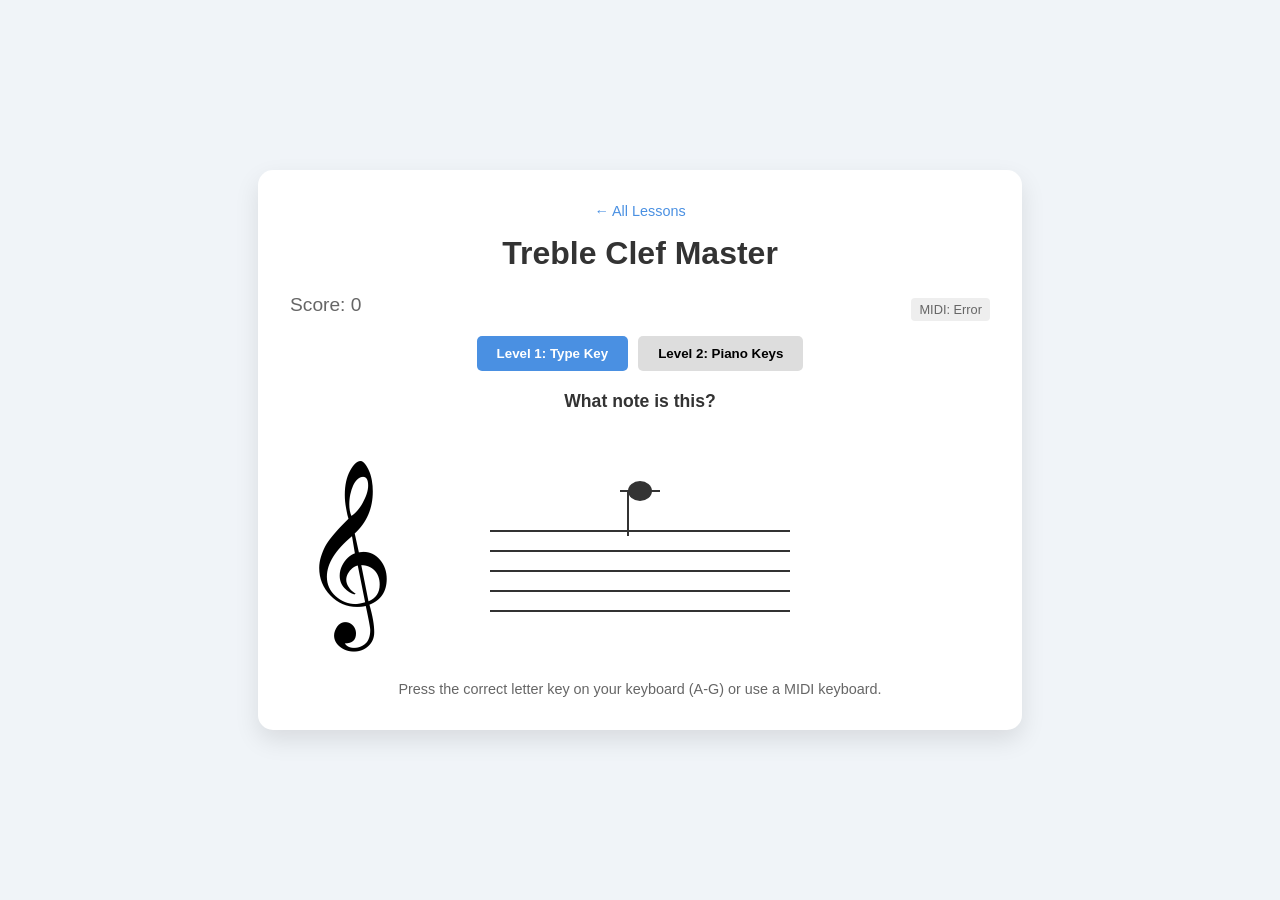
==== lesson1.html @ 416aac9d "Add piano lessons site with index navigation" ====
<!DOCTYPE html>
<html lang="en">
<head>
    <meta charset="UTF-8">
    <meta name="viewport" content="width=device-width, initial-scale=1.0">
    <title>Lesson 1: Treble Clef Master</title>
    <style>
        :root {
            --bg-color: #f0f4f8;
            --primary-color: #4a90e2;
            --success-color: #2ecc71;
            --error-color: #e74c3c;
            --staff-color: #333;
        }

        body {
            font-family: 'Segoe UI', Tahoma, Geneva, Verdana, sans-serif;
            background-color: var(--bg-color);
            display: flex;
            flex-direction: column;
            align-items: center;
            justify-content: center;
            height: 100vh;
            margin: 0;
            user-select: none;
        }

        .game-container {
            background: white;
            padding: 2rem;
            border-radius: 15px;
            box-shadow: 0 10px 25px rgba(0,0,0,0.1);
            text-align: center;
            max-width: 700px;
            width: 100%;
        }

        h1 { margin-top: 0; color: var(--staff-color); }

        .back-link {
            display: inline-block;
            margin-bottom: 1rem;
            color: var(--primary-color);
            text-decoration: none;
            font-size: 0.9rem;
        }
        .back-link:hover { text-decoration: underline; }

        .status-bar {
            display: flex;
            justify-content: space-between;
            align-items: center;
            margin-bottom: 10px;
            font-size: 0.9rem;
            color: #666;
        }

        .midi-status {
            padding: 4px 8px;
            border-radius: 4px;
            background: #eee;
            font-size: 0.8rem;
        }
        .midi-status.connected {
            background: #d4edda;
            color: #155724;
        }

        .controls {
            margin-bottom: 20px;
            display: flex;
            justify-content: center;
            gap: 10px;
        }

        button {
            padding: 10px 20px;
            border: none;
            border-radius: 5px;
            background-color: #ddd;
            cursor: pointer;
            font-weight: bold;
            transition: all 0.2s;
        }

        button.active {
            background-color: var(--primary-color);
            color: white;
        }

        .staff-container {
            position: relative;
            height: 220px;
            width: 100%;
            display: flex;
            justify-content: center;
            align-items: center;
            margin-bottom: 20px;
            overflow: hidden;
        }

        svg { overflow: visible; }

        .staff-line {
            stroke: var(--staff-color);
            stroke-width: 2;
        }

        .ledger-line {
            stroke: var(--staff-color);
            stroke-width: 2;
        }

        .note-head {
            fill: #333;
            stroke: none;
            transition: fill 0.3s;
        }

        .note-stem {
            stroke: #333;
            stroke-width: 2;
        }

        .clef {
            font-size: 160px;
            font-family: serif;
            fill: var(--staff-color);
            position: absolute;
            left: 10px;
            top: 50%;
            transform: translateY(-50%);
            z-index: 1;
            line-height: 0;
        }

        .feedback {
            height: 40px;
            font-weight: bold;
            font-size: 1.1rem;
            margin-bottom: 10px;
            color: #333;
        }

        .score-board {
            font-size: 1.2rem;
            margin-bottom: 10px;
        }

        .piano {
            display: none;
            justify-content: center;
            position: relative;
            height: 140px;
            margin-top: 20px;
            padding: 10px;
            background: #333;
            border-radius: 5px;
            user-select: none;
        }

        .piano.visible { display: flex; }

        .key {
            width: 40px;
            height: 120px;
            background: white;
            border: 1px solid #ccc;
            border-radius: 0 0 5px 5px;
            cursor: pointer;
            position: relative;
            z-index: 1;
            display: flex;
            align-items: flex-end;
            justify-content: center;
            padding-bottom: 10px;
            font-weight: bold;
            color: #aaa;
            box-shadow: 0 2px 5px rgba(0,0,0,0.2);
        }

        .key.black {
            width: 28px;
            height: 80px;
            background: #000;
            color: white;
            position: absolute;
            z-index: 2;
            border-radius: 0 0 3px 3px;
        }

        .key:active, .key.pressed {
            background: #eee;
            transform: translateY(2px);
            box-shadow: inset 0 2px 5px rgba(0,0,0,0.2);
        }

        .key.black:active, .key.black.pressed { background: #333; }

        .instructions {
            font-size: 0.9rem;
            color: #666;
            margin-top: 10px;
            min-height: 1.2em;
        }

        @keyframes shake {
            0% { transform: translateX(0); }
            25% { transform: translateX(-5px); }
            50% { transform: translateX(5px); }
            75% { transform: translateX(-5px); }
            100% { transform: translateX(0); }
        }
        .shake { animation: shake 0.4s ease-in-out; }
    </style>
</head>
<body>

<div class="game-container">
    <a href="index.html" class="back-link">&larr; All Lessons</a>
    <h1>Treble Clef Master</h1>

    <div class="status-bar">
        <div class="score-board">Score: <span id="score">0</span></div>
        <div id="midi-status" class="midi-status">MIDI: Not Connected</div>
    </div>

    <div class="controls">
        <button id="btn-level-1" class="active" onclick="setLevel(1)">Level 1: Type Key</button>
        <button id="btn-level-2" onclick="setLevel(2)">Level 2: Piano Keys</button>
    </div>

    <div class="feedback" id="feedback">Listen to the note...</div>

    <div class="staff-container" id="staff-area">
        <svg width="100%" height="200" viewBox="0 0 400 200">
            <line x1="50" y1="160" x2="350" y2="160" class="staff-line" />
            <line x1="50" y1="140" x2="350" y2="140" class="staff-line" />
            <line x1="50" y1="120" x2="350" y2="120" class="staff-line" />
            <line x1="50" y1="100" x2="350" y2="100" class="staff-line" />
            <line x1="50" y1="80"  x2="350" y2="80"  class="staff-line" />
            <g id="note-group">
                <line id="ledger-line" x1="180" y1="0" x2="220" y2="0" class="ledger-line" style="display:none"/>
                <ellipse id="note-head" cx="200" cy="0" rx="12" ry="10" class="note-head" />
                <line id="note-stem" x1="0" y1="0" x2="0" y2="0" class="note-stem" style="display:none" />
            </g>
        </svg>
        <div class="clef">&#119070;</div>
    </div>

    <div id="keyboard-area" class="piano"></div>

    <div class="instructions" id="instructions">
        Press the correct letter key on your keyboard (A-G) or use a MIDI keyboard.
    </div>
</div>

<script>
    const AudioContext = window.AudioContext || window.webkitAudioContext;
    let audioCtx;

    function initAudio() {
        if (!audioCtx) audioCtx = new AudioContext();
        if (audioCtx.state === 'suspended') audioCtx.resume();
    }

    function playTone(freq, duration = 0.5) {
        if (!audioCtx) initAudio();
        const osc = audioCtx.createOscillator();
        const gainNode = audioCtx.createGain();
        osc.type = 'triangle';
        osc.frequency.value = freq;
        osc.connect(gainNode);
        gainNode.connect(audioCtx.destination);
        osc.start();
        gainNode.gain.setValueAtTime(0.5, audioCtx.currentTime);
        gainNode.gain.exponentialRampToValueAtTime(0.001, audioCtx.currentTime + duration);
        osc.stop(audioCtx.currentTime + duration);
    }

    let currentLevel = 1;
    let score = 0;
    let currentNote = null;
    let isProcessing = false;

    const notesData = [
        { name: 'C', octave: 4, freq: 261.63, y: 180, stemDown: false, ledger: true,  midi: 60 },
        { name: 'D', octave: 4, freq: 293.66, y: 170, stemDown: false, ledger: false, midi: 62 },
        { name: 'E', octave: 4, freq: 329.63, y: 160, stemDown: false, ledger: false, midi: 64 },
        { name: 'F', octave: 4, freq: 349.23, y: 150, stemDown: false, ledger: false, midi: 65 },
        { name: 'G', octave: 4, freq: 392.00, y: 140, stemDown: false, ledger: false, midi: 67 },
        { name: 'A', octave: 4, freq: 440.00, y: 130, stemDown: false, ledger: false, midi: 69 },
        { name: 'B', octave: 4, freq: 493.88, y: 120, stemDown: false, ledger: false, midi: 71 },
        { name: 'C', octave: 5, freq: 523.25, y: 110, stemDown: false, ledger: false, midi: 72 },
        { name: 'D', octave: 5, freq: 587.33, y: 100, stemDown: true,  ledger: false, midi: 74 },
        { name: 'E', octave: 5, freq: 659.25, y: 90,  stemDown: true,  ledger: false, midi: 76 },
        { name: 'F', octave: 5, freq: 698.46, y: 80,  stemDown: true,  ledger: false, midi: 77 },
        { name: 'G', octave: 5, freq: 783.99, y: 70,  stemDown: true,  ledger: false, midi: 79 },
        { name: 'A', octave: 5, freq: 880.00, y: 60,  stemDown: true,  ledger: false, midi: 81 },
        { name: 'B', octave: 5, freq: 987.77, y: 50,  stemDown: true,  ledger: false, midi: 83 },
        { name: 'C', octave: 6, freq: 1046.50,y: 40,  stemDown: true,  ledger: true,  midi: 84 }
    ];

    const noteGroup    = document.getElementById('note-group');
    const noteHead     = document.getElementById('note-head');
    const noteStem     = document.getElementById('note-stem');
    const ledgerLine   = document.getElementById('ledger-line');
    const feedbackEl   = document.getElementById('feedback');
    const scoreEl      = document.getElementById('score');
    const pianoArea    = document.getElementById('keyboard-area');
    const instructionsEl = document.getElementById('instructions');
    const btnL1        = document.getElementById('btn-level-1');
    const btnL2        = document.getElementById('btn-level-2');
    const midiStatusEl = document.getElementById('midi-status');

    function init() {
        initMIDI();
        generatePiano();
        nextNote();
        document.addEventListener('keydown', handleKeyInput);
    }

    function setLevel(level) {
        currentLevel = level;
        initAudio();
        if (level === 1) {
            btnL1.classList.add('active');
            btnL2.classList.remove('active');
            pianoArea.classList.remove('visible');
            instructionsEl.textContent = "Press the correct letter key on your keyboard (A-G) or use MIDI.";
        } else {
            btnL1.classList.remove('active');
            btnL2.classList.add('active');
            pianoArea.classList.add('visible');
            instructionsEl.textContent = "Click the piano keys or use a MIDI keyboard.";
        }
        score = 0;
        scoreEl.textContent = score;
        nextNote();
    }

    function generatePiano() {
        const layout = [
            { note: 'C',  type: 'white', midi: 60 }, { note: 'C#', type: 'black', midi: 61 },
            { note: 'D',  type: 'white', midi: 62 }, { note: 'D#', type: 'black', midi: 63 },
            { note: 'E',  type: 'white', midi: 64 },
            { note: 'F',  type: 'white', midi: 65 }, { note: 'F#', type: 'black', midi: 66 },
            { note: 'G',  type: 'white', midi: 67 }, { note: 'G#', type: 'black', midi: 68 },
            { note: 'A',  type: 'white', midi: 69 }, { note: 'A#', type: 'black', midi: 70 },
            { note: 'B',  type: 'white', midi: 71 },
            { note: 'C',  type: 'white', midi: 72 }, { note: 'C#', type: 'black', midi: 73 },
            { note: 'D',  type: 'white', midi: 74 }, { note: 'D#', type: 'black', midi: 75 },
            { note: 'E',  type: 'white', midi: 76 },
            { note: 'F',  type: 'white', midi: 77 }, { note: 'F#', type: 'black', midi: 78 },
            { note: 'G',  type: 'white', midi: 79 }, { note: 'G#', type: 'black', midi: 80 },
            { note: 'A',  type: 'white', midi: 81 }, { note: 'A#', type: 'black', midi: 82 },
            { note: 'B',  type: 'white', midi: 83 },
            { note: 'C',  type: 'white', midi: 84 }
        ];

        pianoArea.innerHTML = '';
        let whiteKeyIndex = 0;

        layout.forEach((keyData) => {
            const key = document.createElement('div');
            key.className = `key ${keyData.type}`;
            key.dataset.note = keyData.note.replace('#', '');
            key.dataset.midi = keyData.midi;

            if (keyData.type === 'white') {
                key.textContent = keyData.note;
                if (keyData.note === 'C') {
                    const octave = keyData.midi === 60 ? '4' : (keyData.midi === 72 ? '5' : '6');
                    key.textContent += octave;
                }
                whiteKeyIndex++;
            } else {
                key.style.left = `${(whiteKeyIndex * 40) - 14}px`;
            }

            if (keyData.type === 'white') {
                key.onclick = (e) => handlePianoClick(e, keyData.note);
            }

            pianoArea.appendChild(key);
        });

        pianoArea.style.width = `${whiteKeyIndex * 40 + 20}px`;
    }

    function nextNote() {
        isProcessing = false;
        feedbackEl.textContent = "Listen...";
        feedbackEl.style.color = "#333";
        noteHead.style.fill = "#333";
        noteGroup.classList.remove('shake');

        const randomIndex = Math.floor(Math.random() * notesData.length);
        currentNote = notesData[randomIndex];
        renderNoteVisuals(currentNote);

        setTimeout(() => {
            playTone(currentNote.freq, 0.8);
            feedbackEl.textContent = "What note is this?";
        }, 500);
    }

    function renderNoteVisuals(note) {
        noteHead.setAttribute('cy', note.y);
        noteStem.style.display = 'block';
        if (note.stemDown) {
            noteStem.setAttribute('x1', 200 - 12);
            noteStem.setAttribute('y1', note.y);
            noteStem.setAttribute('x2', 200 - 12);
            noteStem.setAttribute('y2', note.y + 45);
        } else {
            noteStem.setAttribute('x1', 200 + 12);
            noteStem.setAttribute('y1', note.y);
            noteStem.setAttribute('x2', 200 + 12);
            noteStem.setAttribute('y2', note.y - 45);
        }
        if (note.ledger) {
            ledgerLine.style.display = 'block';
            ledgerLine.setAttribute('y1', note.y);
            ledgerLine.setAttribute('y2', note.y);
        } else {
            ledgerLine.style.display = 'none';
        }
    }

    function handleKeyInput(e) {
        if (currentLevel !== 1 || isProcessing) return;
        const key = e.key.toUpperCase();
        if (['A','B','C','D','E','F','G'].includes(key)) checkAnswer(key);
    }

    function handlePianoClick(e, noteName) {
        if (currentLevel !== 2) return;
        const keyEl = e.target;
        keyEl.classList.add('pressed');
        setTimeout(() => keyEl.classList.remove('pressed'), 200);
        checkAnswer(noteName);
    }

    function checkAnswer(inputNote) {
        if (isProcessing) return;
        isProcessing = true;

        const inputNoteData = notesData.find(n => n.name === inputNote);
        if (inputNoteData) playTone(inputNoteData.freq, 0.4);

        if (inputNote === currentNote.name) {
            score += 10;
            scoreEl.textContent = score;
            feedbackEl.textContent = "Correct!";
            feedbackEl.style.color = "var(--success-color)";
            noteHead.style.fill = "var(--success-color)";
            setTimeout(nextNote, 1500);
        } else {
            score = Math.max(0, score - 5);
            scoreEl.textContent = score;
            feedbackEl.textContent = `You played ${inputNote}. Listen to the correct one...`;
            feedbackEl.style.color = "var(--error-color)";
            noteGroup.classList.add('shake');
            setTimeout(() => {
                playTone(currentNote.freq, 0.8);
                setTimeout(nextNote, 1500);
            }, 1000);
        }
    }

    function initMIDI() {
        if (navigator.requestMIDIAccess) {
            navigator.requestMIDIAccess().then(onMIDISuccess, onMIDIFailure);
        }
    }

    function onMIDISuccess(midiAccess) {
        midiStatusEl.textContent = "MIDI: Ready";
        midiStatusEl.classList.add('connected');
        for (let input of midiAccess.inputs.values()) {
            input.onmidimessage = getMIDIMessage;
        }
        midiAccess.onstatechange = (e) => {
            if (e.port.state === 'connected') midiStatusEl.textContent = "MIDI: Connected";
        };
    }

    function onMIDIFailure() {
        midiStatusEl.textContent = "MIDI: Error";
    }

    function getMIDIMessage(message) {
        const command  = message.data[0];
        const note     = message.data[1];
        const velocity = message.data.length > 2 ? message.data[2] : 0;
        if (command === 144 && velocity > 0) handleMIDINoteOn(note);
    }

    function handleMIDINoteOn(midiNoteNumber) {
        const noteNames = ["C","C#","D","D#","E","F","F#","G","G#","A","A#","B"];
        const noteName  = noteNames[midiNoteNumber % 12];
        const pianoKey  = document.querySelector(`.key[data-midi="${midiNoteNumber}"]`);
        if (pianoKey) {
            pianoKey.classList.add('pressed');
            setTimeout(() => pianoKey.classList.remove('pressed'), 200);
        }
        if (!noteName.includes('#')) checkAnswer(noteName);
    }

    init();
</script>

</body>
</html>
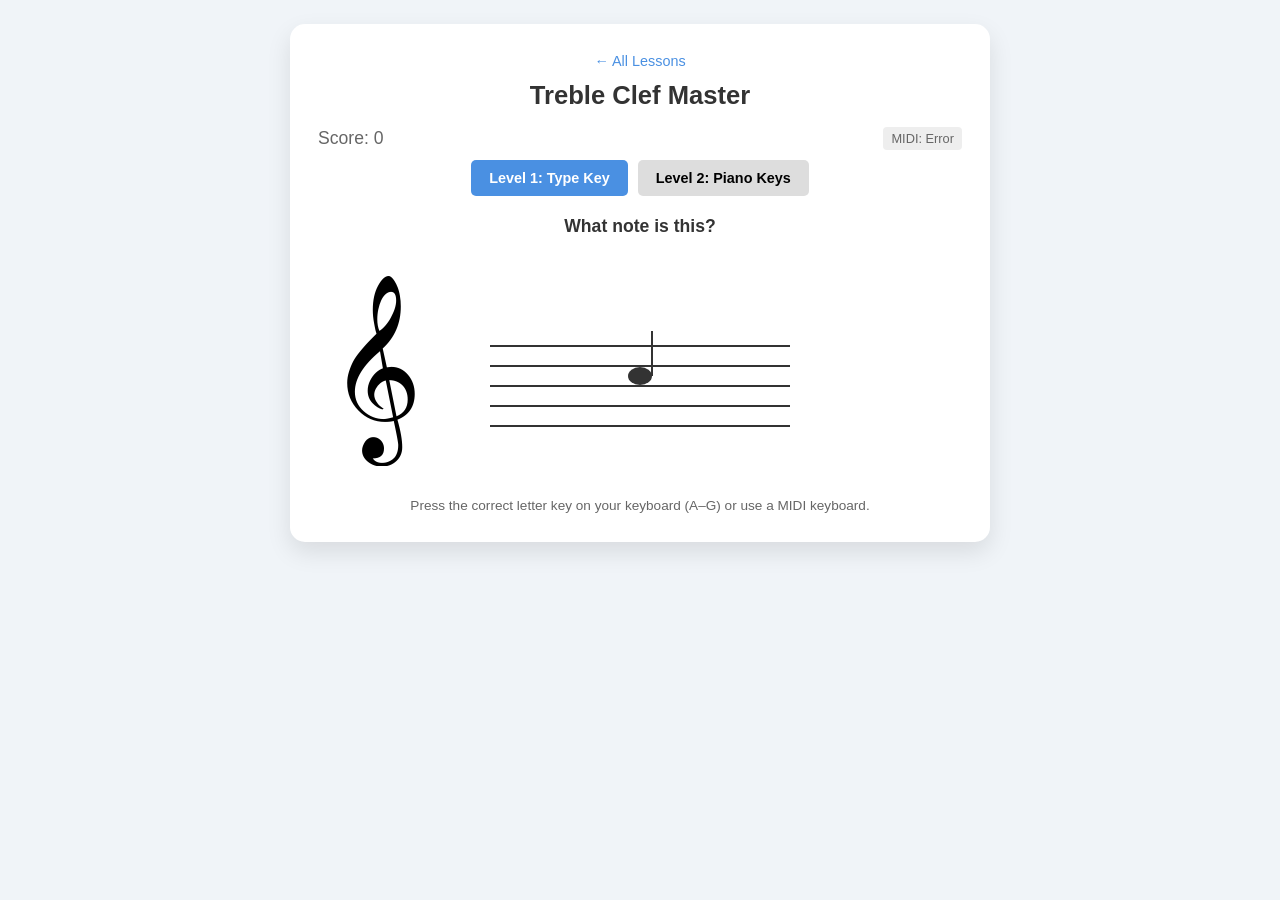
==== commit c85489af: "Improve mobile layout and make piano octave-aware in Level 2" ====
--- a/lesson1.html
+++ b/lesson1.html
@@ -13,21 +13,25 @@
             --staff-color: #333;
         }
 
+        * { box-sizing: border-box; }
+
         body {
             font-family: 'Segoe UI', Tahoma, Geneva, Verdana, sans-serif;
             background-color: var(--bg-color);
             display: flex;
             flex-direction: column;
             align-items: center;
-            justify-content: center;
-            height: 100vh;
+            justify-content: flex-start;
+            min-height: 100vh;
             margin: 0;
+            padding: 1.5rem 0.75rem;
             user-select: none;
+            -webkit-tap-highlight-color: transparent;
         }
 
         .game-container {
             background: white;
-            padding: 2rem;
+            padding: 1.75rem;
             border-radius: 15px;
             box-shadow: 0 10px 25px rgba(0,0,0,0.1);
             text-align: center;
@@ -35,11 +39,11 @@
             width: 100%;
         }
 
-        h1 { margin-top: 0; color: var(--staff-color); }
+        h1 { margin-top: 0; color: var(--staff-color); font-size: 1.6rem; }
 
         .back-link {
             display: inline-block;
-            margin-bottom: 1rem;
+            margin-bottom: 0.75rem;
             color: var(--primary-color);
             text-decoration: none;
             font-size: 0.9rem;
@@ -70,17 +74,20 @@
             margin-bottom: 20px;
             display: flex;
             justify-content: center;
+            flex-wrap: wrap;
             gap: 10px;
         }
 
         button {
-            padding: 10px 20px;
+            padding: 10px 18px;
             border: none;
             border-radius: 5px;
             background-color: #ddd;
             cursor: pointer;
             font-weight: bold;
+            font-size: 0.9rem;
             transition: all 0.2s;
+            touch-action: manipulation;
         }
 
         button.active {
@@ -90,7 +97,7 @@
 
         .staff-container {
             position: relative;
-            height: 220px;
+            height: 200px;
             width: 100%;
             display: flex;
             justify-content: center;
@@ -143,20 +150,26 @@
         }
 
         .score-board {
-            font-size: 1.2rem;
-            margin-bottom: 10px;
+            font-size: 1.1rem;
+        }
+
+        /* Piano scroll wrapper */
+        .piano-scroll {
+            overflow-x: auto;
+            -webkit-overflow-scrolling: touch;
+            max-width: 100%;
+            margin-top: 20px;
+            border-radius: 5px;
         }
 
         .piano {
             display: none;
-            justify-content: center;
+            justify-content: flex-start;
             position: relative;
             height: 140px;
-            margin-top: 20px;
-            padding: 10px;
+            padding: 10px 10px 10px 10px;
             background: #333;
             border-radius: 5px;
-            user-select: none;
         }
 
         .piano.visible { display: flex; }
@@ -173,45 +186,67 @@
             display: flex;
             align-items: flex-end;
             justify-content: center;
-            padding-bottom: 10px;
+            padding-bottom: 6px;
             font-weight: bold;
+            font-size: 0.65rem;
             color: #aaa;
             box-shadow: 0 2px 5px rgba(0,0,0,0.2);
+            flex-shrink: 0;
+            touch-action: manipulation;
+            transition: background 0.1s;
         }
 
         .key.black {
-            width: 28px;
+            width: 26px;
             height: 80px;
-            background: #000;
-            color: white;
+            background: #222;
+            color: transparent;
             position: absolute;
             z-index: 2;
             border-radius: 0 0 3px 3px;
+            box-shadow: 0 3px 6px rgba(0,0,0,0.4);
         }
 
         .key:active, .key.pressed {
-            background: #eee;
+            background: #ddd;
             transform: translateY(2px);
             box-shadow: inset 0 2px 5px rgba(0,0,0,0.2);
         }
 
-        .key.black:active, .key.black.pressed { background: #333; }
+        .key.black:active, .key.black.pressed {
+            background: #444;
+            transform: translateY(2px);
+        }
+
+        /* Highlight correct key on wrong answer */
+        .key.highlight {
+            background: #fff3cd;
+            border: 2px solid var(--primary-color);
+        }
 
         .instructions {
-            font-size: 0.9rem;
+            font-size: 0.85rem;
             color: #666;
-            margin-top: 10px;
+            margin-top: 12px;
             min-height: 1.2em;
         }
 
         @keyframes shake {
-            0% { transform: translateX(0); }
-            25% { transform: translateX(-5px); }
-            50% { transform: translateX(5px); }
-            75% { transform: translateX(-5px); }
+            0%   { transform: translateX(0); }
+            25%  { transform: translateX(-5px); }
+            50%  { transform: translateX(5px); }
+            75%  { transform: translateX(-5px); }
             100% { transform: translateX(0); }
         }
         .shake { animation: shake 0.4s ease-in-out; }
+
+        @media (max-width: 480px) {
+            body { padding: 0.75rem 0.5rem; }
+            .game-container { padding: 1.25rem 1rem; border-radius: 10px; }
+            h1 { font-size: 1.3rem; }
+            .feedback { font-size: 0.95rem; }
+            .staff-container { height: 170px; }
+        }
     </style>
 </head>
 <body>
@@ -233,25 +268,28 @@
     <div class="feedback" id="feedback">Listen to the note...</div>
 
     <div class="staff-container" id="staff-area">
-        <svg width="100%" height="200" viewBox="0 0 400 200">
-            <line x1="50" y1="160" x2="350" y2="160" class="staff-line" />
-            <line x1="50" y1="140" x2="350" y2="140" class="staff-line" />
-            <line x1="50" y1="120" x2="350" y2="120" class="staff-line" />
-            <line x1="50" y1="100" x2="350" y2="100" class="staff-line" />
-            <line x1="50" y1="80"  x2="350" y2="80"  class="staff-line" />
+        <svg width="100%" height="190" viewBox="0 0 400 190">
+            <line x1="50" y1="155" x2="350" y2="155" class="staff-line" />
+            <line x1="50" y1="135" x2="350" y2="135" class="staff-line" />
+            <line x1="50" y1="115" x2="350" y2="115" class="staff-line" />
+            <line x1="50" y1="95"  x2="350" y2="95"  class="staff-line" />
+            <line x1="50" y1="75"  x2="350" y2="75"  class="staff-line" />
             <g id="note-group">
-                <line id="ledger-line" x1="180" y1="0" x2="220" y2="0" class="ledger-line" style="display:none"/>
-                <ellipse id="note-head" cx="200" cy="0" rx="12" ry="10" class="note-head" />
+                <line id="ledger-line-low"  x1="178" y1="0" x2="222" y2="0" class="ledger-line" style="display:none"/>
+                <line id="ledger-line-high" x1="178" y1="0" x2="222" y2="0" class="ledger-line" style="display:none"/>
+                <ellipse id="note-head" cx="200" cy="0" rx="12" ry="9" class="note-head" />
                 <line id="note-stem" x1="0" y1="0" x2="0" y2="0" class="note-stem" style="display:none" />
             </g>
         </svg>
         <div class="clef">&#119070;</div>
     </div>
 
-    <div id="keyboard-area" class="piano"></div>
+    <div class="piano-scroll">
+        <div id="keyboard-area" class="piano"></div>
+    </div>
 
     <div class="instructions" id="instructions">
-        Press the correct letter key on your keyboard (A-G) or use a MIDI keyboard.
+        Press the correct letter key on your keyboard (A&ndash;G) or use a MIDI keyboard.
     </div>
 </div>
 
@@ -266,7 +304,7 @@
 
     function playTone(freq, duration = 0.5) {
         if (!audioCtx) initAudio();
-        const osc = audioCtx.createOscillator();
+        const osc      = audioCtx.createOscillator();
         const gainNode = audioCtx.createGain();
         osc.type = 'triangle';
         osc.frequency.value = freq;
@@ -279,39 +317,43 @@
     }
 
     let currentLevel = 1;
-    let score = 0;
-    let currentNote = null;
+    let score        = 0;
+    let currentNote  = null;
     let isProcessing = false;
 
+    // Y coordinates: staff lines at y=75,95,115,135,155
+    // Lines represent F5,D5,B4,G4,E4. Spaces between/around them are E5,C5,A4,F4,D4 etc.
+    // Step = 10px per note position. Middle C (C4) sits one ledger line below staff.
     const notesData = [
-        { name: 'C', octave: 4, freq: 261.63, y: 180, stemDown: false, ledger: true,  midi: 60 },
-        { name: 'D', octave: 4, freq: 293.66, y: 170, stemDown: false, ledger: false, midi: 62 },
-        { name: 'E', octave: 4, freq: 329.63, y: 160, stemDown: false, ledger: false, midi: 64 },
-        { name: 'F', octave: 4, freq: 349.23, y: 150, stemDown: false, ledger: false, midi: 65 },
-        { name: 'G', octave: 4, freq: 392.00, y: 140, stemDown: false, ledger: false, midi: 67 },
-        { name: 'A', octave: 4, freq: 440.00, y: 130, stemDown: false, ledger: false, midi: 69 },
-        { name: 'B', octave: 4, freq: 493.88, y: 120, stemDown: false, ledger: false, midi: 71 },
-        { name: 'C', octave: 5, freq: 523.25, y: 110, stemDown: false, ledger: false, midi: 72 },
-        { name: 'D', octave: 5, freq: 587.33, y: 100, stemDown: true,  ledger: false, midi: 74 },
-        { name: 'E', octave: 5, freq: 659.25, y: 90,  stemDown: true,  ledger: false, midi: 76 },
-        { name: 'F', octave: 5, freq: 698.46, y: 80,  stemDown: true,  ledger: false, midi: 77 },
-        { name: 'G', octave: 5, freq: 783.99, y: 70,  stemDown: true,  ledger: false, midi: 79 },
-        { name: 'A', octave: 5, freq: 880.00, y: 60,  stemDown: true,  ledger: false, midi: 81 },
-        { name: 'B', octave: 5, freq: 987.77, y: 50,  stemDown: true,  ledger: false, midi: 83 },
-        { name: 'C', octave: 6, freq: 1046.50,y: 40,  stemDown: true,  ledger: true,  midi: 84 }
+        { name: 'C', octave: 4, freq:  261.63, y: 175, stemDown: false, ledgerLow: true,  ledgerHigh: false, midi: 60 },
+        { name: 'D', octave: 4, freq:  293.66, y: 165, stemDown: false, ledgerLow: false, ledgerHigh: false, midi: 62 },
+        { name: 'E', octave: 4, freq:  329.63, y: 155, stemDown: false, ledgerLow: false, ledgerHigh: false, midi: 64 },
+        { name: 'F', octave: 4, freq:  349.23, y: 145, stemDown: false, ledgerLow: false, ledgerHigh: false, midi: 65 },
+        { name: 'G', octave: 4, freq:  392.00, y: 135, stemDown: false, ledgerLow: false, ledgerHigh: false, midi: 67 },
+        { name: 'A', octave: 4, freq:  440.00, y: 125, stemDown: false, ledgerLow: false, ledgerHigh: false, midi: 69 },
+        { name: 'B', octave: 4, freq:  493.88, y: 115, stemDown: false, ledgerLow: false, ledgerHigh: false, midi: 71 },
+        { name: 'C', octave: 5, freq:  523.25, y: 105, stemDown: false, ledgerLow: false, ledgerHigh: false, midi: 72 },
+        { name: 'D', octave: 5, freq:  587.33, y:  95, stemDown: true,  ledgerLow: false, ledgerHigh: false, midi: 74 },
+        { name: 'E', octave: 5, freq:  659.25, y:  85, stemDown: true,  ledgerLow: false, ledgerHigh: false, midi: 76 },
+        { name: 'F', octave: 5, freq:  698.46, y:  75, stemDown: true,  ledgerLow: false, ledgerHigh: false, midi: 77 },
+        { name: 'G', octave: 5, freq:  783.99, y:  65, stemDown: true,  ledgerLow: false, ledgerHigh: false, midi: 79 },
+        { name: 'A', octave: 5, freq:  880.00, y:  55, stemDown: true,  ledgerLow: false, ledgerHigh: false, midi: 81 },
+        { name: 'B', octave: 5, freq:  987.77, y:  45, stemDown: true,  ledgerLow: false, ledgerHigh: false, midi: 83 },
+        { name: 'C', octave: 6, freq: 1046.50, y:  35, stemDown: true,  ledgerLow: false, ledgerHigh: true,  midi: 84 }
     ];
 
-    const noteGroup    = document.getElementById('note-group');
-    const noteHead     = document.getElementById('note-head');
-    const noteStem     = document.getElementById('note-stem');
-    const ledgerLine   = document.getElementById('ledger-line');
-    const feedbackEl   = document.getElementById('feedback');
-    const scoreEl      = document.getElementById('score');
-    const pianoArea    = document.getElementById('keyboard-area');
+    const noteGroup      = document.getElementById('note-group');
+    const noteHead       = document.getElementById('note-head');
+    const noteStem       = document.getElementById('note-stem');
+    const ledgerLow      = document.getElementById('ledger-line-low');
+    const ledgerHigh     = document.getElementById('ledger-line-high');
+    const feedbackEl     = document.getElementById('feedback');
+    const scoreEl        = document.getElementById('score');
+    const pianoArea      = document.getElementById('keyboard-area');
     const instructionsEl = document.getElementById('instructions');
-    const btnL1        = document.getElementById('btn-level-1');
-    const btnL2        = document.getElementById('btn-level-2');
-    const midiStatusEl = document.getElementById('midi-status');
+    const btnL1          = document.getElementById('btn-level-1');
+    const btnL2          = document.getElementById('btn-level-2');
+    const midiStatusEl   = document.getElementById('midi-status');
 
     function init() {
         initMIDI();
@@ -327,12 +369,12 @@
             btnL1.classList.add('active');
             btnL2.classList.remove('active');
             pianoArea.classList.remove('visible');
-            instructionsEl.textContent = "Press the correct letter key on your keyboard (A-G) or use MIDI.";
+            instructionsEl.textContent = "Press the correct letter key on your keyboard (A\u2013G) or use MIDI.";
         } else {
             btnL1.classList.remove('active');
             btnL2.classList.add('active');
             pianoArea.classList.add('visible');
-            instructionsEl.textContent = "Click the piano keys or use a MIDI keyboard.";
+            instructionsEl.textContent = "Tap the correct key \u2014 octave matters! Scroll to see the full keyboard.";
         }
         score = 0;
         scoreEl.textContent = score;
@@ -340,6 +382,7 @@
     }
 
     function generatePiano() {
+        // White and black keys from C4 (midi 60) to C6 (midi 84)
         const layout = [
             { note: 'C',  type: 'white', midi: 60 }, { note: 'C#', type: 'black', midi: 61 },
             { note: 'D',  type: 'white', midi: 62 }, { note: 'D#', type: 'black', midi: 63 },
@@ -364,28 +407,42 @@
         layout.forEach((keyData) => {
             const key = document.createElement('div');
             key.className = `key ${keyData.type}`;
-            key.dataset.note = keyData.note.replace('#', '');
             key.dataset.midi = keyData.midi;
 
             if (keyData.type === 'white') {
-                key.textContent = keyData.note;
+                // Label every white key with note name; add octave number to C keys
                 if (keyData.note === 'C') {
-                    const octave = keyData.midi === 60 ? '4' : (keyData.midi === 72 ? '5' : '6');
-                    key.textContent += octave;
+                    const oct = keyData.midi === 60 ? 4 : (keyData.midi === 72 ? 5 : 6);
+                    key.textContent = `C${oct}`;
+                } else {
+                    key.textContent = keyData.note;
                 }
                 whiteKeyIndex++;
             } else {
-                key.style.left = `${(whiteKeyIndex * 40) - 14}px`;
+                key.style.left = `${(whiteKeyIndex * 40) - 13}px`;
             }
 
             if (keyData.type === 'white') {
-                key.onclick = (e) => handlePianoClick(e, keyData.note);
+                const midi = keyData.midi;
+                key.addEventListener('touchstart', (e) => {
+                    e.preventDefault();
+                    handlePianoPress(key, midi);
+                }, { passive: false });
+                key.addEventListener('mousedown', () => handlePianoPress(key, midi));
             }
 
             pianoArea.appendChild(key);
         });
 
         pianoArea.style.width = `${whiteKeyIndex * 40 + 20}px`;
+    }
+
+    function handlePianoPress(keyEl, midi) {
+        if (currentLevel !== 2) return;
+        initAudio();
+        keyEl.classList.add('pressed');
+        setTimeout(() => keyEl.classList.remove('pressed'), 200);
+        checkAnswerByMidi(midi);
     }
 
     function nextNote() {
@@ -394,9 +451,9 @@
         feedbackEl.style.color = "#333";
         noteHead.style.fill = "#333";
         noteGroup.classList.remove('shake');
-
-        const randomIndex = Math.floor(Math.random() * notesData.length);
-        currentNote = notesData[randomIndex];
+        clearHighlights();
+
+        currentNote = notesData[Math.floor(Math.random() * notesData.length)];
         renderNoteVisuals(currentNote);
 
         setTimeout(() => {
@@ -407,6 +464,7 @@
 
     function renderNoteVisuals(note) {
         noteHead.setAttribute('cy', note.y);
+
         noteStem.style.display = 'block';
         if (note.stemDown) {
             noteStem.setAttribute('x1', 200 - 12);
@@ -419,56 +477,95 @@
             noteStem.setAttribute('x2', 200 + 12);
             noteStem.setAttribute('y2', note.y - 45);
         }
-        if (note.ledger) {
-            ledgerLine.style.display = 'block';
-            ledgerLine.setAttribute('y1', note.y);
-            ledgerLine.setAttribute('y2', note.y);
+
+        if (note.ledgerLow) {
+            ledgerLow.style.display = 'block';
+            ledgerLow.setAttribute('y1', note.y);
+            ledgerLow.setAttribute('y2', note.y);
         } else {
-            ledgerLine.style.display = 'none';
-        }
+            ledgerLow.style.display = 'none';
+        }
+
+        if (note.ledgerHigh) {
+            ledgerHigh.style.display = 'block';
+            ledgerHigh.setAttribute('y1', note.y);
+            ledgerHigh.setAttribute('y2', note.y);
+        } else {
+            ledgerHigh.style.display = 'none';
+        }
+    }
+
+    // Level 1: keyboard typing — only the letter name matters, not octave
+    function checkAnswerByName(letter) {
+        if (isProcessing) return;
+        isProcessing = true;
+
+        const sampleNote = notesData.find(n => n.name === letter);
+        if (sampleNote) playTone(sampleNote.freq, 0.4);
+
+        if (letter === currentNote.name) {
+            handleCorrect();
+        } else {
+            handleWrong(`You pressed ${letter}`);
+        }
+    }
+
+    // Level 2: piano / MIDI — exact note including octave must match
+    function checkAnswerByMidi(midi) {
+        if (isProcessing) return;
+        isProcessing = true;
+
+        const played = notesData.find(n => n.midi === midi);
+        if (played) playTone(played.freq, 0.4);
+
+        if (midi === currentNote.midi) {
+            handleCorrect();
+        } else {
+            const label = played ? `${played.name}${played.octave}` : 'that note';
+            handleWrong(`You played ${label}`);
+            highlightCorrectKey();
+        }
+    }
+
+    function handleCorrect() {
+        score += 10;
+        scoreEl.textContent = score;
+        feedbackEl.textContent = "Correct!";
+        feedbackEl.style.color = "var(--success-color)";
+        noteHead.style.fill = "var(--success-color)";
+        setTimeout(nextNote, 1500);
+    }
+
+    function handleWrong(message) {
+        score = Math.max(0, score - 5);
+        scoreEl.textContent = score;
+        feedbackEl.textContent = `${message}. Listen again...`;
+        feedbackEl.style.color = "var(--error-color)";
+        noteGroup.classList.add('shake');
+        setTimeout(() => {
+            playTone(currentNote.freq, 0.8);
+            setTimeout(nextNote, 1500);
+        }, 1000);
+    }
+
+    function highlightCorrectKey() {
+        const key = document.querySelector(`.key[data-midi="${currentNote.midi}"]`);
+        if (key) key.classList.add('highlight');
+        // Scroll piano so the correct key is visible
+        key && key.scrollIntoView({ behavior: 'smooth', block: 'nearest', inline: 'center' });
+    }
+
+    function clearHighlights() {
+        document.querySelectorAll('.key.highlight').forEach(k => k.classList.remove('highlight'));
     }
 
     function handleKeyInput(e) {
         if (currentLevel !== 1 || isProcessing) return;
         const key = e.key.toUpperCase();
-        if (['A','B','C','D','E','F','G'].includes(key)) checkAnswer(key);
-    }
-
-    function handlePianoClick(e, noteName) {
-        if (currentLevel !== 2) return;
-        const keyEl = e.target;
-        keyEl.classList.add('pressed');
-        setTimeout(() => keyEl.classList.remove('pressed'), 200);
-        checkAnswer(noteName);
-    }
-
-    function checkAnswer(inputNote) {
-        if (isProcessing) return;
-        isProcessing = true;
-
-        const inputNoteData = notesData.find(n => n.name === inputNote);
-        if (inputNoteData) playTone(inputNoteData.freq, 0.4);
-
-        if (inputNote === currentNote.name) {
-            score += 10;
-            scoreEl.textContent = score;
-            feedbackEl.textContent = "Correct!";
-            feedbackEl.style.color = "var(--success-color)";
-            noteHead.style.fill = "var(--success-color)";
-            setTimeout(nextNote, 1500);
-        } else {
-            score = Math.max(0, score - 5);
-            scoreEl.textContent = score;
-            feedbackEl.textContent = `You played ${inputNote}. Listen to the correct one...`;
-            feedbackEl.style.color = "var(--error-color)";
-            noteGroup.classList.add('shake');
-            setTimeout(() => {
-                playTone(currentNote.freq, 0.8);
-                setTimeout(nextNote, 1500);
-            }, 1000);
-        }
-    }
-
+        if (['A','B','C','D','E','F','G'].includes(key)) checkAnswerByName(key);
+    }
+
+    // MIDI
     function initMIDI() {
         if (navigator.requestMIDIAccess) {
             navigator.requestMIDIAccess().then(onMIDISuccess, onMIDIFailure);
@@ -478,11 +575,12 @@
     function onMIDISuccess(midiAccess) {
         midiStatusEl.textContent = "MIDI: Ready";
         midiStatusEl.classList.add('connected');
-        for (let input of midiAccess.inputs.values()) {
-            input.onmidimessage = getMIDIMessage;
-        }
+        for (let input of midiAccess.inputs.values()) input.onmidimessage = getMIDIMessage;
         midiAccess.onstatechange = (e) => {
-            if (e.port.state === 'connected') midiStatusEl.textContent = "MIDI: Connected";
+            if (e.port.state === 'connected') {
+                for (let input of midiAccess.inputs.values()) input.onmidimessage = getMIDIMessage;
+                midiStatusEl.textContent = "MIDI: Connected";
+            }
         };
     }
 
@@ -491,21 +589,27 @@
     }
 
     function getMIDIMessage(message) {
-        const command  = message.data[0];
-        const note     = message.data[1];
-        const velocity = message.data.length > 2 ? message.data[2] : 0;
+        const [command, note, velocity] = message.data;
         if (command === 144 && velocity > 0) handleMIDINoteOn(note);
     }
 
-    function handleMIDINoteOn(midiNoteNumber) {
+    function handleMIDINoteOn(midiNum) {
         const noteNames = ["C","C#","D","D#","E","F","F#","G","G#","A","A#","B"];
-        const noteName  = noteNames[midiNoteNumber % 12];
-        const pianoKey  = document.querySelector(`.key[data-midi="${midiNoteNumber}"]`);
+        const noteName  = noteNames[midiNum % 12];
+
+        const pianoKey = document.querySelector(`.key[data-midi="${midiNum}"]`);
         if (pianoKey) {
             pianoKey.classList.add('pressed');
             setTimeout(() => pianoKey.classList.remove('pressed'), 200);
         }
-        if (!noteName.includes('#')) checkAnswer(noteName);
+
+        if (currentLevel === 1) {
+            // Letter-only mode: ignore sharps/flats
+            if (!noteName.includes('#')) checkAnswerByName(noteName);
+        } else {
+            // Octave-aware mode for Level 2
+            checkAnswerByMidi(midiNum);
+        }
     }
 
     init();
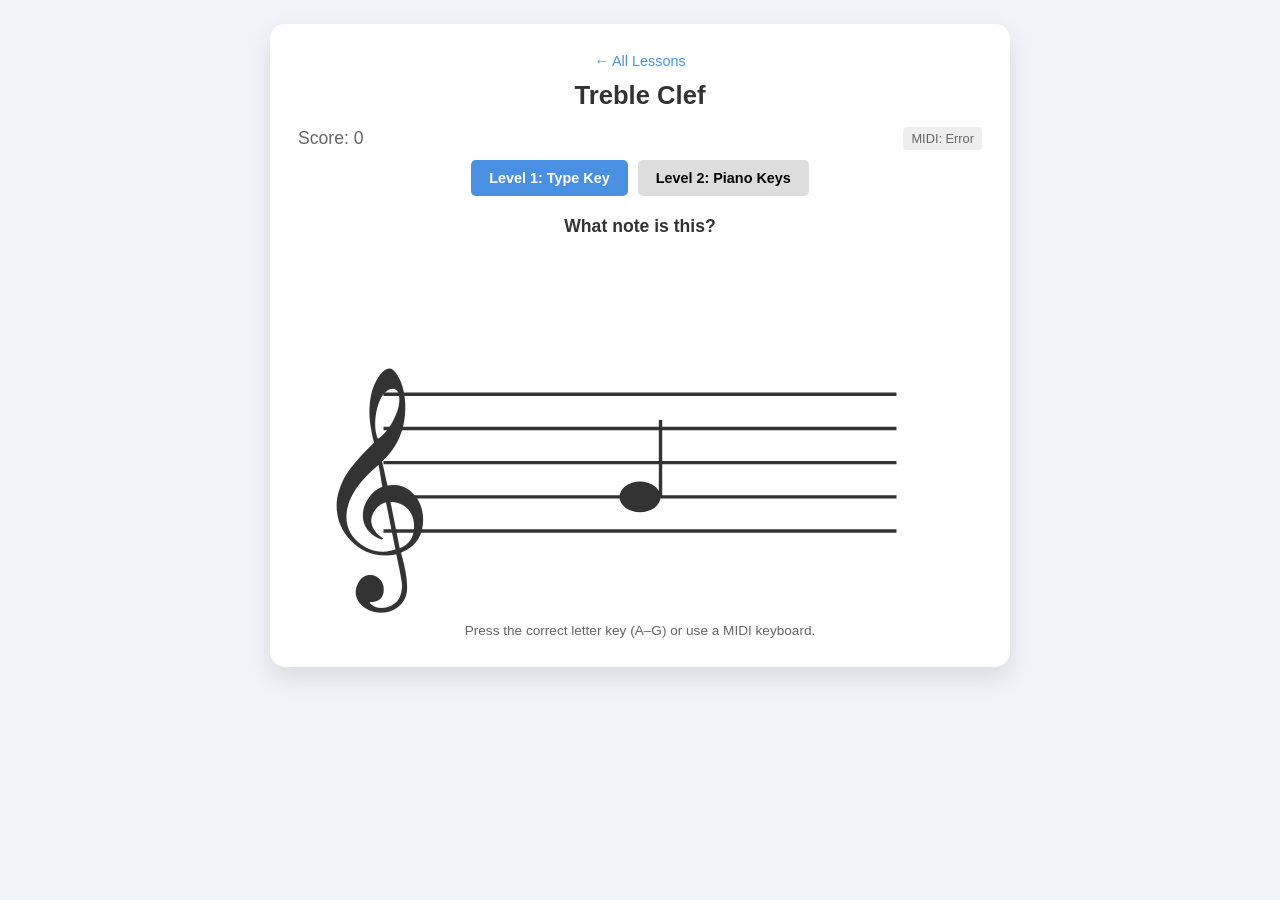
==== commit 1dc77203: "Fix mobile layout and ledger lines - Move clef symbols into SVG so they scale correctly with the sta" ====
--- a/lesson1.html
+++ b/lesson1.html
@@ -3,617 +3,67 @@
 <head>
     <meta charset="UTF-8">
     <meta name="viewport" content="width=device-width, initial-scale=1.0">
-    <title>Lesson 1: Treble Clef Master</title>
-    <style>
-        :root {
-            --bg-color: #f0f4f8;
-            --primary-color: #4a90e2;
-            --success-color: #2ecc71;
-            --error-color: #e74c3c;
-            --staff-color: #333;
-        }
-
-        * { box-sizing: border-box; }
-
-        body {
-            font-family: 'Segoe UI', Tahoma, Geneva, Verdana, sans-serif;
-            background-color: var(--bg-color);
-            display: flex;
-            flex-direction: column;
-            align-items: center;
-            justify-content: flex-start;
-            min-height: 100vh;
-            margin: 0;
-            padding: 1.5rem 0.75rem;
-            user-select: none;
-            -webkit-tap-highlight-color: transparent;
-        }
-
-        .game-container {
-            background: white;
-            padding: 1.75rem;
-            border-radius: 15px;
-            box-shadow: 0 10px 25px rgba(0,0,0,0.1);
-            text-align: center;
-            max-width: 700px;
-            width: 100%;
-        }
-
-        h1 { margin-top: 0; color: var(--staff-color); font-size: 1.6rem; }
-
-        .back-link {
-            display: inline-block;
-            margin-bottom: 0.75rem;
-            color: var(--primary-color);
-            text-decoration: none;
-            font-size: 0.9rem;
-        }
-        .back-link:hover { text-decoration: underline; }
-
-        .status-bar {
-            display: flex;
-            justify-content: space-between;
-            align-items: center;
-            margin-bottom: 10px;
-            font-size: 0.9rem;
-            color: #666;
-        }
-
-        .midi-status {
-            padding: 4px 8px;
-            border-radius: 4px;
-            background: #eee;
-            font-size: 0.8rem;
-        }
-        .midi-status.connected {
-            background: #d4edda;
-            color: #155724;
-        }
-
-        .controls {
-            margin-bottom: 20px;
-            display: flex;
-            justify-content: center;
-            flex-wrap: wrap;
-            gap: 10px;
-        }
-
-        button {
-            padding: 10px 18px;
-            border: none;
-            border-radius: 5px;
-            background-color: #ddd;
-            cursor: pointer;
-            font-weight: bold;
-            font-size: 0.9rem;
-            transition: all 0.2s;
-            touch-action: manipulation;
-        }
-
-        button.active {
-            background-color: var(--primary-color);
-            color: white;
-        }
-
-        .staff-container {
-            position: relative;
-            height: 200px;
-            width: 100%;
-            display: flex;
-            justify-content: center;
-            align-items: center;
-            margin-bottom: 20px;
-            overflow: hidden;
-        }
-
-        svg { overflow: visible; }
-
-        .staff-line {
-            stroke: var(--staff-color);
-            stroke-width: 2;
-        }
-
-        .ledger-line {
-            stroke: var(--staff-color);
-            stroke-width: 2;
-        }
-
-        .note-head {
-            fill: #333;
-            stroke: none;
-            transition: fill 0.3s;
-        }
-
-        .note-stem {
-            stroke: #333;
-            stroke-width: 2;
-        }
-
-        .clef {
-            font-size: 160px;
-            font-family: serif;
-            fill: var(--staff-color);
-            position: absolute;
-            left: 10px;
-            top: 50%;
-            transform: translateY(-50%);
-            z-index: 1;
-            line-height: 0;
-        }
-
-        .feedback {
-            height: 40px;
-            font-weight: bold;
-            font-size: 1.1rem;
-            margin-bottom: 10px;
-            color: #333;
-        }
-
-        .score-board {
-            font-size: 1.1rem;
-        }
-
-        /* Piano scroll wrapper */
-        .piano-scroll {
-            overflow-x: auto;
-            -webkit-overflow-scrolling: touch;
-            max-width: 100%;
-            margin-top: 20px;
-            border-radius: 5px;
-        }
-
-        .piano {
-            display: none;
-            justify-content: flex-start;
-            position: relative;
-            height: 140px;
-            padding: 10px 10px 10px 10px;
-            background: #333;
-            border-radius: 5px;
-        }
-
-        .piano.visible { display: flex; }
-
-        .key {
-            width: 40px;
-            height: 120px;
-            background: white;
-            border: 1px solid #ccc;
-            border-radius: 0 0 5px 5px;
-            cursor: pointer;
-            position: relative;
-            z-index: 1;
-            display: flex;
-            align-items: flex-end;
-            justify-content: center;
-            padding-bottom: 6px;
-            font-weight: bold;
-            font-size: 0.65rem;
-            color: #aaa;
-            box-shadow: 0 2px 5px rgba(0,0,0,0.2);
-            flex-shrink: 0;
-            touch-action: manipulation;
-            transition: background 0.1s;
-        }
-
-        .key.black {
-            width: 26px;
-            height: 80px;
-            background: #222;
-            color: transparent;
-            position: absolute;
-            z-index: 2;
-            border-radius: 0 0 3px 3px;
-            box-shadow: 0 3px 6px rgba(0,0,0,0.4);
-        }
-
-        .key:active, .key.pressed {
-            background: #ddd;
-            transform: translateY(2px);
-            box-shadow: inset 0 2px 5px rgba(0,0,0,0.2);
-        }
-
-        .key.black:active, .key.black.pressed {
-            background: #444;
-            transform: translateY(2px);
-        }
-
-        /* Highlight correct key on wrong answer */
-        .key.highlight {
-            background: #fff3cd;
-            border: 2px solid var(--primary-color);
-        }
-
-        .instructions {
-            font-size: 0.85rem;
-            color: #666;
-            margin-top: 12px;
-            min-height: 1.2em;
-        }
-
-        @keyframes shake {
-            0%   { transform: translateX(0); }
-            25%  { transform: translateX(-5px); }
-            50%  { transform: translateX(5px); }
-            75%  { transform: translateX(-5px); }
-            100% { transform: translateX(0); }
-        }
-        .shake { animation: shake 0.4s ease-in-out; }
-
-        @media (max-width: 480px) {
-            body { padding: 0.75rem 0.5rem; }
-            .game-container { padding: 1.25rem 1rem; border-radius: 10px; }
-            h1 { font-size: 1.3rem; }
-            .feedback { font-size: 0.95rem; }
-            .staff-container { height: 170px; }
-        }
-    </style>
+    <title>Lesson 1: Treble Clef</title>
+    <link rel="stylesheet" href="shared.css">
 </head>
 <body>
-
 <div class="game-container">
     <a href="index.html" class="back-link">&larr; All Lessons</a>
-    <h1>Treble Clef Master</h1>
-
+    <h1>Treble Clef</h1>
     <div class="status-bar">
         <div class="score-board">Score: <span id="score">0</span></div>
         <div id="midi-status" class="midi-status">MIDI: Not Connected</div>
     </div>
-
-    <div class="controls">
+    <div id="controls" class="controls">
         <button id="btn-level-1" class="active" onclick="setLevel(1)">Level 1: Type Key</button>
         <button id="btn-level-2" onclick="setLevel(2)">Level 2: Piano Keys</button>
     </div>
-
     <div class="feedback" id="feedback">Listen to the note...</div>
-
-    <div class="staff-container" id="staff-area">
-        <svg width="100%" height="190" viewBox="0 0 400 190">
-            <line x1="50" y1="155" x2="350" y2="155" class="staff-line" />
-            <line x1="50" y1="135" x2="350" y2="135" class="staff-line" />
-            <line x1="50" y1="115" x2="350" y2="115" class="staff-line" />
-            <line x1="50" y1="95"  x2="350" y2="95"  class="staff-line" />
-            <line x1="50" y1="75"  x2="350" y2="75"  class="staff-line" />
+    <div class="staff-container">
+        <svg width="400" height="190" viewBox="0 0 400 190">
+            <text x="8" y="168" font-size="120" class="clef-symbol">&#119070;</text>
+            <line x1="50" y1="75"  x2="350" y2="75"  class="staff-line"/>
+            <line x1="50" y1="95"  x2="350" y2="95"  class="staff-line"/>
+            <line x1="50" y1="115" x2="350" y2="115" class="staff-line"/>
+            <line x1="50" y1="135" x2="350" y2="135" class="staff-line"/>
+            <line x1="50" y1="155" x2="350" y2="155" class="staff-line"/>
             <g id="note-group">
                 <line id="ledger-line-low"  x1="178" y1="0" x2="222" y2="0" class="ledger-line" style="display:none"/>
                 <line id="ledger-line-high" x1="178" y1="0" x2="222" y2="0" class="ledger-line" style="display:none"/>
-                <ellipse id="note-head" cx="200" cy="0" rx="12" ry="9" class="note-head" />
-                <line id="note-stem" x1="0" y1="0" x2="0" y2="0" class="note-stem" style="display:none" />
+                <ellipse id="note-head" cx="200" cy="0" rx="12" ry="9" class="note-head"/>
+                <line id="note-stem" x1="0" y1="0" x2="0" y2="0" class="note-stem" style="display:none"/>
             </g>
         </svg>
-        <div class="clef">&#119070;</div>
     </div>
-
-    <div class="piano-scroll">
-        <div id="keyboard-area" class="piano"></div>
-    </div>
-
-    <div class="instructions" id="instructions">
-        Press the correct letter key on your keyboard (A&ndash;G) or use a MIDI keyboard.
-    </div>
+    <div class="piano-scroll"><div id="keyboard-area" class="piano"></div></div>
+    <div class="instructions" id="instructions">Press the correct letter key (A&ndash;G) or use a MIDI keyboard.</div>
 </div>
-
 <script>
-    const AudioContext = window.AudioContext || window.webkitAudioContext;
-    let audioCtx;
-
-    function initAudio() {
-        if (!audioCtx) audioCtx = new AudioContext();
-        if (audioCtx.state === 'suspended') audioCtx.resume();
-    }
-
-    function playTone(freq, duration = 0.5) {
-        if (!audioCtx) initAudio();
-        const osc      = audioCtx.createOscillator();
-        const gainNode = audioCtx.createGain();
-        osc.type = 'triangle';
-        osc.frequency.value = freq;
-        osc.connect(gainNode);
-        gainNode.connect(audioCtx.destination);
-        osc.start();
-        gainNode.gain.setValueAtTime(0.5, audioCtx.currentTime);
-        gainNode.gain.exponentialRampToValueAtTime(0.001, audioCtx.currentTime + duration);
-        osc.stop(audioCtx.currentTime + duration);
-    }
-
-    let currentLevel = 1;
-    let score        = 0;
-    let currentNote  = null;
-    let isProcessing = false;
-
-    // Y coordinates: staff lines at y=75,95,115,135,155
-    // Lines represent F5,D5,B4,G4,E4. Spaces between/around them are E5,C5,A4,F4,D4 etc.
-    // Step = 10px per note position. Middle C (C4) sits one ledger line below staff.
-    const notesData = [
-        { name: 'C', octave: 4, freq:  261.63, y: 175, stemDown: false, ledgerLow: true,  ledgerHigh: false, midi: 60 },
-        { name: 'D', octave: 4, freq:  293.66, y: 165, stemDown: false, ledgerLow: false, ledgerHigh: false, midi: 62 },
-        { name: 'E', octave: 4, freq:  329.63, y: 155, stemDown: false, ledgerLow: false, ledgerHigh: false, midi: 64 },
-        { name: 'F', octave: 4, freq:  349.23, y: 145, stemDown: false, ledgerLow: false, ledgerHigh: false, midi: 65 },
-        { name: 'G', octave: 4, freq:  392.00, y: 135, stemDown: false, ledgerLow: false, ledgerHigh: false, midi: 67 },
-        { name: 'A', octave: 4, freq:  440.00, y: 125, stemDown: false, ledgerLow: false, ledgerHigh: false, midi: 69 },
-        { name: 'B', octave: 4, freq:  493.88, y: 115, stemDown: false, ledgerLow: false, ledgerHigh: false, midi: 71 },
-        { name: 'C', octave: 5, freq:  523.25, y: 105, stemDown: false, ledgerLow: false, ledgerHigh: false, midi: 72 },
-        { name: 'D', octave: 5, freq:  587.33, y:  95, stemDown: true,  ledgerLow: false, ledgerHigh: false, midi: 74 },
-        { name: 'E', octave: 5, freq:  659.25, y:  85, stemDown: true,  ledgerLow: false, ledgerHigh: false, midi: 76 },
-        { name: 'F', octave: 5, freq:  698.46, y:  75, stemDown: true,  ledgerLow: false, ledgerHigh: false, midi: 77 },
-        { name: 'G', octave: 5, freq:  783.99, y:  65, stemDown: true,  ledgerLow: false, ledgerHigh: false, midi: 79 },
-        { name: 'A', octave: 5, freq:  880.00, y:  55, stemDown: true,  ledgerLow: false, ledgerHigh: false, midi: 81 },
-        { name: 'B', octave: 5, freq:  987.77, y:  45, stemDown: true,  ledgerLow: false, ledgerHigh: false, midi: 83 },
-        { name: 'C', octave: 6, freq: 1046.50, y:  35, stemDown: true,  ledgerLow: false, ledgerHigh: true,  midi: 84 }
-    ];
-
-    const noteGroup      = document.getElementById('note-group');
-    const noteHead       = document.getElementById('note-head');
-    const noteStem       = document.getElementById('note-stem');
-    const ledgerLow      = document.getElementById('ledger-line-low');
-    const ledgerHigh     = document.getElementById('ledger-line-high');
-    const feedbackEl     = document.getElementById('feedback');
-    const scoreEl        = document.getElementById('score');
-    const pianoArea      = document.getElementById('keyboard-area');
-    const instructionsEl = document.getElementById('instructions');
-    const btnL1          = document.getElementById('btn-level-1');
-    const btnL2          = document.getElementById('btn-level-2');
-    const midiStatusEl   = document.getElementById('midi-status');
-
-    function init() {
-        initMIDI();
-        generatePiano();
-        nextNote();
-        document.addEventListener('keydown', handleKeyInput);
-    }
-
-    function setLevel(level) {
-        currentLevel = level;
-        initAudio();
-        if (level === 1) {
-            btnL1.classList.add('active');
-            btnL2.classList.remove('active');
-            pianoArea.classList.remove('visible');
-            instructionsEl.textContent = "Press the correct letter key on your keyboard (A\u2013G) or use MIDI.";
-        } else {
-            btnL1.classList.remove('active');
-            btnL2.classList.add('active');
-            pianoArea.classList.add('visible');
-            instructionsEl.textContent = "Tap the correct key \u2014 octave matters! Scroll to see the full keyboard.";
-        }
-        score = 0;
-        scoreEl.textContent = score;
-        nextNote();
-    }
-
-    function generatePiano() {
-        // White and black keys from C4 (midi 60) to C6 (midi 84)
-        const layout = [
-            { note: 'C',  type: 'white', midi: 60 }, { note: 'C#', type: 'black', midi: 61 },
-            { note: 'D',  type: 'white', midi: 62 }, { note: 'D#', type: 'black', midi: 63 },
-            { note: 'E',  type: 'white', midi: 64 },
-            { note: 'F',  type: 'white', midi: 65 }, { note: 'F#', type: 'black', midi: 66 },
-            { note: 'G',  type: 'white', midi: 67 }, { note: 'G#', type: 'black', midi: 68 },
-            { note: 'A',  type: 'white', midi: 69 }, { note: 'A#', type: 'black', midi: 70 },
-            { note: 'B',  type: 'white', midi: 71 },
-            { note: 'C',  type: 'white', midi: 72 }, { note: 'C#', type: 'black', midi: 73 },
-            { note: 'D',  type: 'white', midi: 74 }, { note: 'D#', type: 'black', midi: 75 },
-            { note: 'E',  type: 'white', midi: 76 },
-            { note: 'F',  type: 'white', midi: 77 }, { note: 'F#', type: 'black', midi: 78 },
-            { note: 'G',  type: 'white', midi: 79 }, { note: 'G#', type: 'black', midi: 80 },
-            { note: 'A',  type: 'white', midi: 81 }, { note: 'A#', type: 'black', midi: 82 },
-            { note: 'B',  type: 'white', midi: 83 },
-            { note: 'C',  type: 'white', midi: 84 }
-        ];
-
-        pianoArea.innerHTML = '';
-        let whiteKeyIndex = 0;
-
-        layout.forEach((keyData) => {
-            const key = document.createElement('div');
-            key.className = `key ${keyData.type}`;
-            key.dataset.midi = keyData.midi;
-
-            if (keyData.type === 'white') {
-                // Label every white key with note name; add octave number to C keys
-                if (keyData.note === 'C') {
-                    const oct = keyData.midi === 60 ? 4 : (keyData.midi === 72 ? 5 : 6);
-                    key.textContent = `C${oct}`;
-                } else {
-                    key.textContent = keyData.note;
-                }
-                whiteKeyIndex++;
-            } else {
-                key.style.left = `${(whiteKeyIndex * 40) - 13}px`;
-            }
-
-            if (keyData.type === 'white') {
-                const midi = keyData.midi;
-                key.addEventListener('touchstart', (e) => {
-                    e.preventDefault();
-                    handlePianoPress(key, midi);
-                }, { passive: false });
-                key.addEventListener('mousedown', () => handlePianoPress(key, midi));
-            }
-
-            pianoArea.appendChild(key);
-        });
-
-        pianoArea.style.width = `${whiteKeyIndex * 40 + 20}px`;
-    }
-
-    function handlePianoPress(keyEl, midi) {
-        if (currentLevel !== 2) return;
-        initAudio();
-        keyEl.classList.add('pressed');
-        setTimeout(() => keyEl.classList.remove('pressed'), 200);
-        checkAnswerByMidi(midi);
-    }
-
-    function nextNote() {
-        isProcessing = false;
-        feedbackEl.textContent = "Listen...";
-        feedbackEl.style.color = "#333";
-        noteHead.style.fill = "#333";
-        noteGroup.classList.remove('shake');
-        clearHighlights();
-
-        currentNote = notesData[Math.floor(Math.random() * notesData.length)];
-        renderNoteVisuals(currentNote);
-
-        setTimeout(() => {
-            playTone(currentNote.freq, 0.8);
-            feedbackEl.textContent = "What note is this?";
-        }, 500);
-    }
-
-    function renderNoteVisuals(note) {
-        noteHead.setAttribute('cy', note.y);
-
-        noteStem.style.display = 'block';
-        if (note.stemDown) {
-            noteStem.setAttribute('x1', 200 - 12);
-            noteStem.setAttribute('y1', note.y);
-            noteStem.setAttribute('x2', 200 - 12);
-            noteStem.setAttribute('y2', note.y + 45);
-        } else {
-            noteStem.setAttribute('x1', 200 + 12);
-            noteStem.setAttribute('y1', note.y);
-            noteStem.setAttribute('x2', 200 + 12);
-            noteStem.setAttribute('y2', note.y - 45);
-        }
-
-        if (note.ledgerLow) {
-            ledgerLow.style.display = 'block';
-            ledgerLow.setAttribute('y1', note.y);
-            ledgerLow.setAttribute('y2', note.y);
-        } else {
-            ledgerLow.style.display = 'none';
-        }
-
-        if (note.ledgerHigh) {
-            ledgerHigh.style.display = 'block';
-            ledgerHigh.setAttribute('y1', note.y);
-            ledgerHigh.setAttribute('y2', note.y);
-        } else {
-            ledgerHigh.style.display = 'none';
-        }
-    }
-
-    // Level 1: keyboard typing — only the letter name matters, not octave
-    function checkAnswerByName(letter) {
-        if (isProcessing) return;
-        isProcessing = true;
-
-        const sampleNote = notesData.find(n => n.name === letter);
-        if (sampleNote) playTone(sampleNote.freq, 0.4);
-
-        if (letter === currentNote.name) {
-            handleCorrect();
-        } else {
-            handleWrong(`You pressed ${letter}`);
-        }
-    }
-
-    // Level 2: piano / MIDI — exact note including octave must match
-    function checkAnswerByMidi(midi) {
-        if (isProcessing) return;
-        isProcessing = true;
-
-        const played = notesData.find(n => n.midi === midi);
-        if (played) playTone(played.freq, 0.4);
-
-        if (midi === currentNote.midi) {
-            handleCorrect();
-        } else {
-            const label = played ? `${played.name}${played.octave}` : 'that note';
-            handleWrong(`You played ${label}`);
-            highlightCorrectKey();
-        }
-    }
-
-    function handleCorrect() {
-        score += 10;
-        scoreEl.textContent = score;
-        feedbackEl.textContent = "Correct!";
-        feedbackEl.style.color = "var(--success-color)";
-        noteHead.style.fill = "var(--success-color)";
-        setTimeout(nextNote, 1500);
-    }
-
-    function handleWrong(message) {
-        score = Math.max(0, score - 5);
-        scoreEl.textContent = score;
-        feedbackEl.textContent = `${message}. Listen again...`;
-        feedbackEl.style.color = "var(--error-color)";
-        noteGroup.classList.add('shake');
-        setTimeout(() => {
-            playTone(currentNote.freq, 0.8);
-            setTimeout(nextNote, 1500);
-        }, 1000);
-    }
-
-    function highlightCorrectKey() {
-        const key = document.querySelector(`.key[data-midi="${currentNote.midi}"]`);
-        if (key) key.classList.add('highlight');
-        // Scroll piano so the correct key is visible
-        key && key.scrollIntoView({ behavior: 'smooth', block: 'nearest', inline: 'center' });
-    }
-
-    function clearHighlights() {
-        document.querySelectorAll('.key.highlight').forEach(k => k.classList.remove('highlight'));
-    }
-
-    function handleKeyInput(e) {
-        if (currentLevel !== 1 || isProcessing) return;
-        const key = e.key.toUpperCase();
-        if (['A','B','C','D','E','F','G'].includes(key)) checkAnswerByName(key);
-    }
-
-    // MIDI
-    function initMIDI() {
-        if (navigator.requestMIDIAccess) {
-            navigator.requestMIDIAccess().then(onMIDISuccess, onMIDIFailure);
-        }
-    }
-
-    function onMIDISuccess(midiAccess) {
-        midiStatusEl.textContent = "MIDI: Ready";
-        midiStatusEl.classList.add('connected');
-        for (let input of midiAccess.inputs.values()) input.onmidimessage = getMIDIMessage;
-        midiAccess.onstatechange = (e) => {
-            if (e.port.state === 'connected') {
-                for (let input of midiAccess.inputs.values()) input.onmidimessage = getMIDIMessage;
-                midiStatusEl.textContent = "MIDI: Connected";
-            }
-        };
-    }
-
-    function onMIDIFailure() {
-        midiStatusEl.textContent = "MIDI: Error";
-    }
-
-    function getMIDIMessage(message) {
-        const [command, note, velocity] = message.data;
-        if (command === 144 && velocity > 0) handleMIDINoteOn(note);
-    }
-
-    function handleMIDINoteOn(midiNum) {
-        const noteNames = ["C","C#","D","D#","E","F","F#","G","G#","A","A#","B"];
-        const noteName  = noteNames[midiNum % 12];
-
-        const pianoKey = document.querySelector(`.key[data-midi="${midiNum}"]`);
-        if (pianoKey) {
-            pianoKey.classList.add('pressed');
-            setTimeout(() => pianoKey.classList.remove('pressed'), 200);
-        }
-
-        if (currentLevel === 1) {
-            // Letter-only mode: ignore sharps/flats
-            if (!noteName.includes('#')) checkAnswerByName(noteName);
-        } else {
-            // Octave-aware mode for Level 2
-            checkAnswerByMidi(midiNum);
-        }
-    }
-
-    init();
+window.LESSON_CONFIG = {
+    clefType: 'treble',
+    pianoOnly: false,
+    useKeySignatures: false,
+    pianoMin: 60,
+    pianoMax: 84,
+    notesData: [
+        { name:'C', octave:4, freq: 261.63, y:175, stemDown:false, ledgerLow:1, ledgerHigh:0, midi:60 },
+        { name:'D', octave:4, freq: 293.66, y:165, stemDown:false, ledgerLow:0, ledgerHigh:0, midi:62 },
+        { name:'E', octave:4, freq: 329.63, y:155, stemDown:false, ledgerLow:0, ledgerHigh:0, midi:64 },
+        { name:'F', octave:4, freq: 349.23, y:145, stemDown:false, ledgerLow:0, ledgerHigh:0, midi:65 },
+        { name:'G', octave:4, freq: 392.00, y:135, stemDown:false, ledgerLow:0, ledgerHigh:0, midi:67 },
+        { name:'A', octave:4, freq: 440.00, y:125, stemDown:false, ledgerLow:0, ledgerHigh:0, midi:69 },
+        { name:'B', octave:4, freq: 493.88, y:115, stemDown:false, ledgerLow:0, ledgerHigh:0, midi:71 },
+        { name:'C', octave:5, freq: 523.25, y:105, stemDown:false, ledgerLow:0, ledgerHigh:0, midi:72 },
+        { name:'D', octave:5, freq: 587.33, y: 95, stemDown:true,  ledgerLow:0, ledgerHigh:0, midi:74 },
+        { name:'E', octave:5, freq: 659.25, y: 85, stemDown:true,  ledgerLow:0, ledgerHigh:0, midi:76 },
+        { name:'F', octave:5, freq: 698.46, y: 75, stemDown:true,  ledgerLow:0, ledgerHigh:0, midi:77 },
+        { name:'G', octave:5, freq: 783.99, y: 65, stemDown:true,  ledgerLow:0, ledgerHigh:0, midi:79 },
+        { name:'A', octave:5, freq: 880.00, y: 55, stemDown:true,  ledgerLow:0, ledgerHigh:1, midi:81 },
+        { name:'B', octave:5, freq: 987.77, y: 45, stemDown:true,  ledgerLow:0, ledgerHigh:1, midi:83 },
+        { name:'C', octave:6, freq:1046.50, y: 35, stemDown:true,  ledgerLow:0, ledgerHigh:2, midi:84 },
+    ],
+};
 </script>
-
+<script src="game.js"></script>
 </body>
 </html>
--- a/shared.css
+++ b/shared.css
@@ -0,0 +1,127 @@
+:root {
+    --bg-color: #f0f4f8;
+    --primary-color: #4a90e2;
+    --success-color: #2ecc71;
+    --error-color: #e74c3c;
+    --staff-color: #333;
+}
+* { box-sizing: border-box; }
+
+body {
+    font-family: 'Segoe UI', Tahoma, Geneva, Verdana, sans-serif;
+    background-color: var(--bg-color);
+    display: flex; flex-direction: column;
+    align-items: center; justify-content: flex-start;
+    min-height: 100vh; margin: 0;
+    padding: 1.5rem 0.75rem;
+    user-select: none; -webkit-tap-highlight-color: transparent;
+}
+
+.game-container {
+    background: white; padding: 1.75rem; border-radius: 15px;
+    box-shadow: 0 10px 25px rgba(0,0,0,0.1);
+    text-align: center; max-width: 740px; width: 100%;
+}
+
+h1 { margin-top: 0; color: var(--staff-color); font-size: 1.6rem; }
+
+.back-link {
+    display: inline-block; margin-bottom: 0.75rem;
+    color: var(--primary-color); text-decoration: none; font-size: 0.9rem;
+}
+.back-link:hover { text-decoration: underline; }
+
+.status-bar {
+    display: flex; justify-content: space-between; align-items: center;
+    margin-bottom: 10px; font-size: 0.9rem; color: #666;
+}
+
+.midi-status { padding: 4px 8px; border-radius: 4px; background: #eee; font-size: 0.8rem; }
+.midi-status.connected { background: #d4edda; color: #155724; }
+
+.key-sig-label {
+    display: none;
+    font-size: 0.85rem; font-weight: 600;
+    color: var(--primary-color);
+    padding: 3px 8px; border-radius: 4px;
+    background: #e8f0fc;
+}
+
+.controls {
+    margin-bottom: 20px;
+    display: flex; justify-content: center; flex-wrap: wrap; gap: 10px;
+}
+
+button {
+    padding: 10px 18px; border: none; border-radius: 5px;
+    background-color: #ddd; cursor: pointer;
+    font-weight: bold; font-size: 0.9rem;
+    transition: all 0.2s; touch-action: manipulation;
+}
+button.active { background-color: var(--primary-color); color: white; }
+
+/* Staff */
+.staff-container {
+    position: relative; width: 100%;
+    margin-bottom: 20px;
+}
+
+svg { overflow: visible; display: block; width: 100%; height: auto; }
+.staff-line  { stroke: var(--staff-color); stroke-width: 2; }
+.ledger-line { stroke: var(--staff-color); stroke-width: 2; }
+.note-head   { fill: #333; stroke: none; transition: fill 0.3s; }
+.note-stem   { stroke: #333; stroke-width: 2; }
+.clef-symbol { font-family: 'Times New Roman', serif; fill: var(--staff-color); }
+
+.feedback {
+    height: 40px; font-weight: bold; font-size: 1.1rem;
+    margin-bottom: 10px; color: #333;
+}
+.score-board { font-size: 1.1rem; }
+
+/* Piano */
+.piano-scroll {
+    overflow-x: auto; -webkit-overflow-scrolling: touch;
+    max-width: 100%; margin-top: 20px; border-radius: 5px;
+}
+.piano {
+    display: none; justify-content: flex-start; position: relative;
+    height: 140px; padding: 10px;
+    background: #333; border-radius: 5px;
+}
+.piano.visible { display: flex; }
+
+.key {
+    width: 40px; height: 120px; background: white;
+    border: 1px solid #ccc; border-radius: 0 0 5px 5px;
+    cursor: pointer; position: relative; z-index: 1;
+    display: flex; align-items: flex-end; justify-content: center;
+    padding-bottom: 6px; font-weight: bold; font-size: 0.62rem; color: #aaa;
+    box-shadow: 0 2px 5px rgba(0,0,0,0.2);
+    flex-shrink: 0; touch-action: manipulation; transition: background 0.1s;
+}
+.key.black {
+    width: 26px; height: 80px; background: #222; color: transparent;
+    position: absolute; z-index: 2; border-radius: 0 0 3px 3px;
+    box-shadow: 0 3px 6px rgba(0,0,0,0.4);
+}
+.key.black.clickable { cursor: pointer; }
+.key:active, .key.pressed { background: #ddd; transform: translateY(2px); box-shadow: inset 0 2px 5px rgba(0,0,0,0.2); }
+.key.black:active, .key.black.pressed { background: #444; transform: translateY(2px); }
+.key.highlight { background: #fff3cd !important; border: 2px solid var(--primary-color) !important; }
+.key.black.highlight { background: #2c5f2e !important; }
+
+.instructions { font-size: 0.85rem; color: #666; margin-top: 12px; min-height: 1.2em; }
+
+@keyframes shake {
+    0%{transform:translateX(0)} 25%{transform:translateX(-5px)}
+    50%{transform:translateX(5px)} 75%{transform:translateX(-5px)} 100%{transform:translateX(0)}
+}
+.shake { animation: shake 0.4s ease-in-out; }
+
+@media (max-width: 480px) {
+    body { padding: 0.75rem 0.5rem; }
+    .game-container { padding: 1.25rem 1rem; border-radius: 10px; }
+    h1 { font-size: 1.3rem; }
+    .feedback { font-size: 0.95rem; }
+}
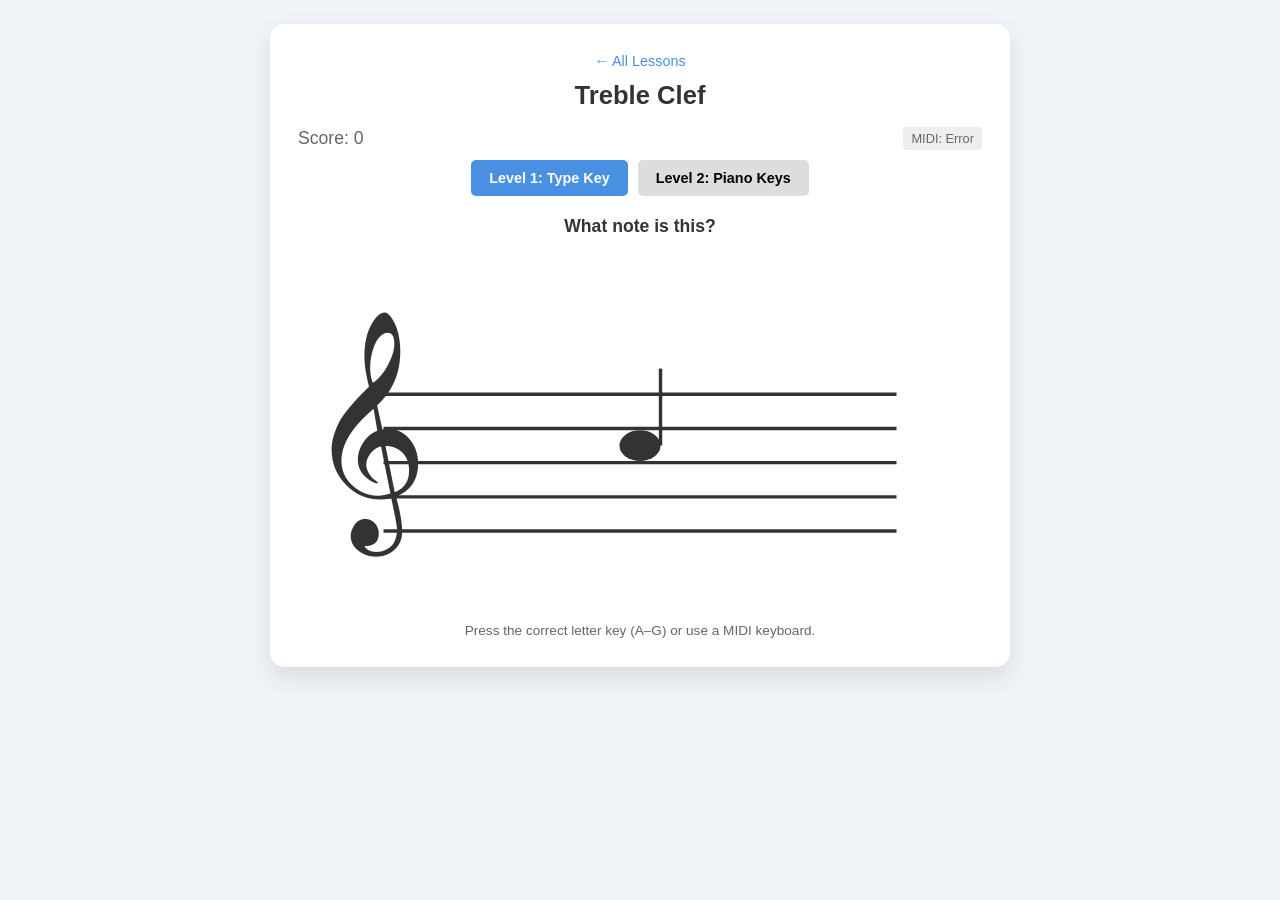
==== commit 488628bc: "Fix clef/keysig positions and remove piano scroll - Correct clef SVG y-coordinates: treble clef base" ====
--- a/lesson1.html
+++ b/lesson1.html
@@ -21,7 +21,7 @@
     <div class="feedback" id="feedback">Listen to the note...</div>
     <div class="staff-container">
         <svg width="400" height="190" viewBox="0 0 400 190">
-            <text x="8" y="168" font-size="120" class="clef-symbol">&#119070;</text>
+            <text x="5" y="135" font-size="120" class="clef-symbol">&#119070;</text>
             <line x1="50" y1="75"  x2="350" y2="75"  class="staff-line"/>
             <line x1="50" y1="95"  x2="350" y2="95"  class="staff-line"/>
             <line x1="50" y1="115" x2="350" y2="115" class="staff-line"/>
--- a/shared.css
+++ b/shared.css
@@ -81,27 +81,27 @@
 
 /* Piano */
 .piano-scroll {
-    overflow-x: auto; -webkit-overflow-scrolling: touch;
     max-width: 100%; margin-top: 20px; border-radius: 5px;
+    overflow: hidden;
 }
 .piano {
     display: none; justify-content: flex-start; position: relative;
-    height: 140px; padding: 10px;
+    padding: 10px;
     background: #333; border-radius: 5px;
 }
 .piano.visible { display: flex; }
 
 .key {
-    width: 40px; height: 120px; background: white;
+    background: white;
     border: 1px solid #ccc; border-radius: 0 0 5px 5px;
     cursor: pointer; position: relative; z-index: 1;
     display: flex; align-items: flex-end; justify-content: center;
-    padding-bottom: 6px; font-weight: bold; font-size: 0.62rem; color: #aaa;
+    padding-bottom: 4px; font-weight: bold; color: #aaa;
     box-shadow: 0 2px 5px rgba(0,0,0,0.2);
     flex-shrink: 0; touch-action: manipulation; transition: background 0.1s;
 }
 .key.black {
-    width: 26px; height: 80px; background: #222; color: transparent;
+    background: #222; color: transparent;
     position: absolute; z-index: 2; border-radius: 0 0 3px 3px;
     box-shadow: 0 3px 6px rgba(0,0,0,0.4);
 }
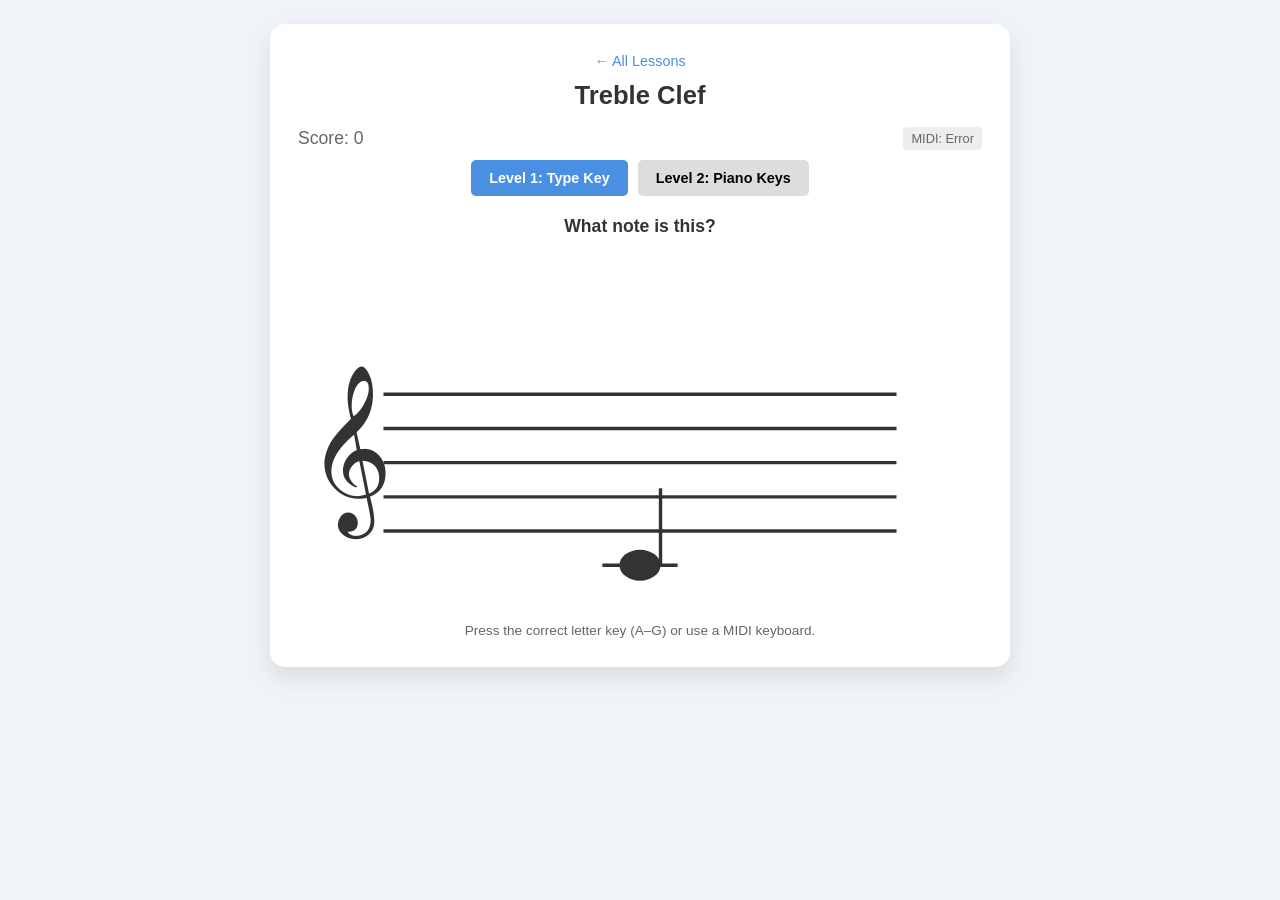
==== commit d1bf5d62: "Resize clefs to fit staff properly - Treble clef: font-size 120->85 (was dominating whole staff area" ====
--- a/lesson1.html
+++ b/lesson1.html
@@ -21,7 +21,7 @@
     <div class="feedback" id="feedback">Listen to the note...</div>
     <div class="staff-container">
         <svg width="400" height="190" viewBox="0 0 400 190">
-            <text x="5" y="135" font-size="120" class="clef-symbol">&#119070;</text>
+            <text x="5" y="135" font-size="85" class="clef-symbol">&#119070;</text>
             <line x1="50" y1="75"  x2="350" y2="75"  class="staff-line"/>
             <line x1="50" y1="95"  x2="350" y2="95"  class="staff-line"/>
             <line x1="50" y1="115" x2="350" y2="115" class="staff-line"/>
